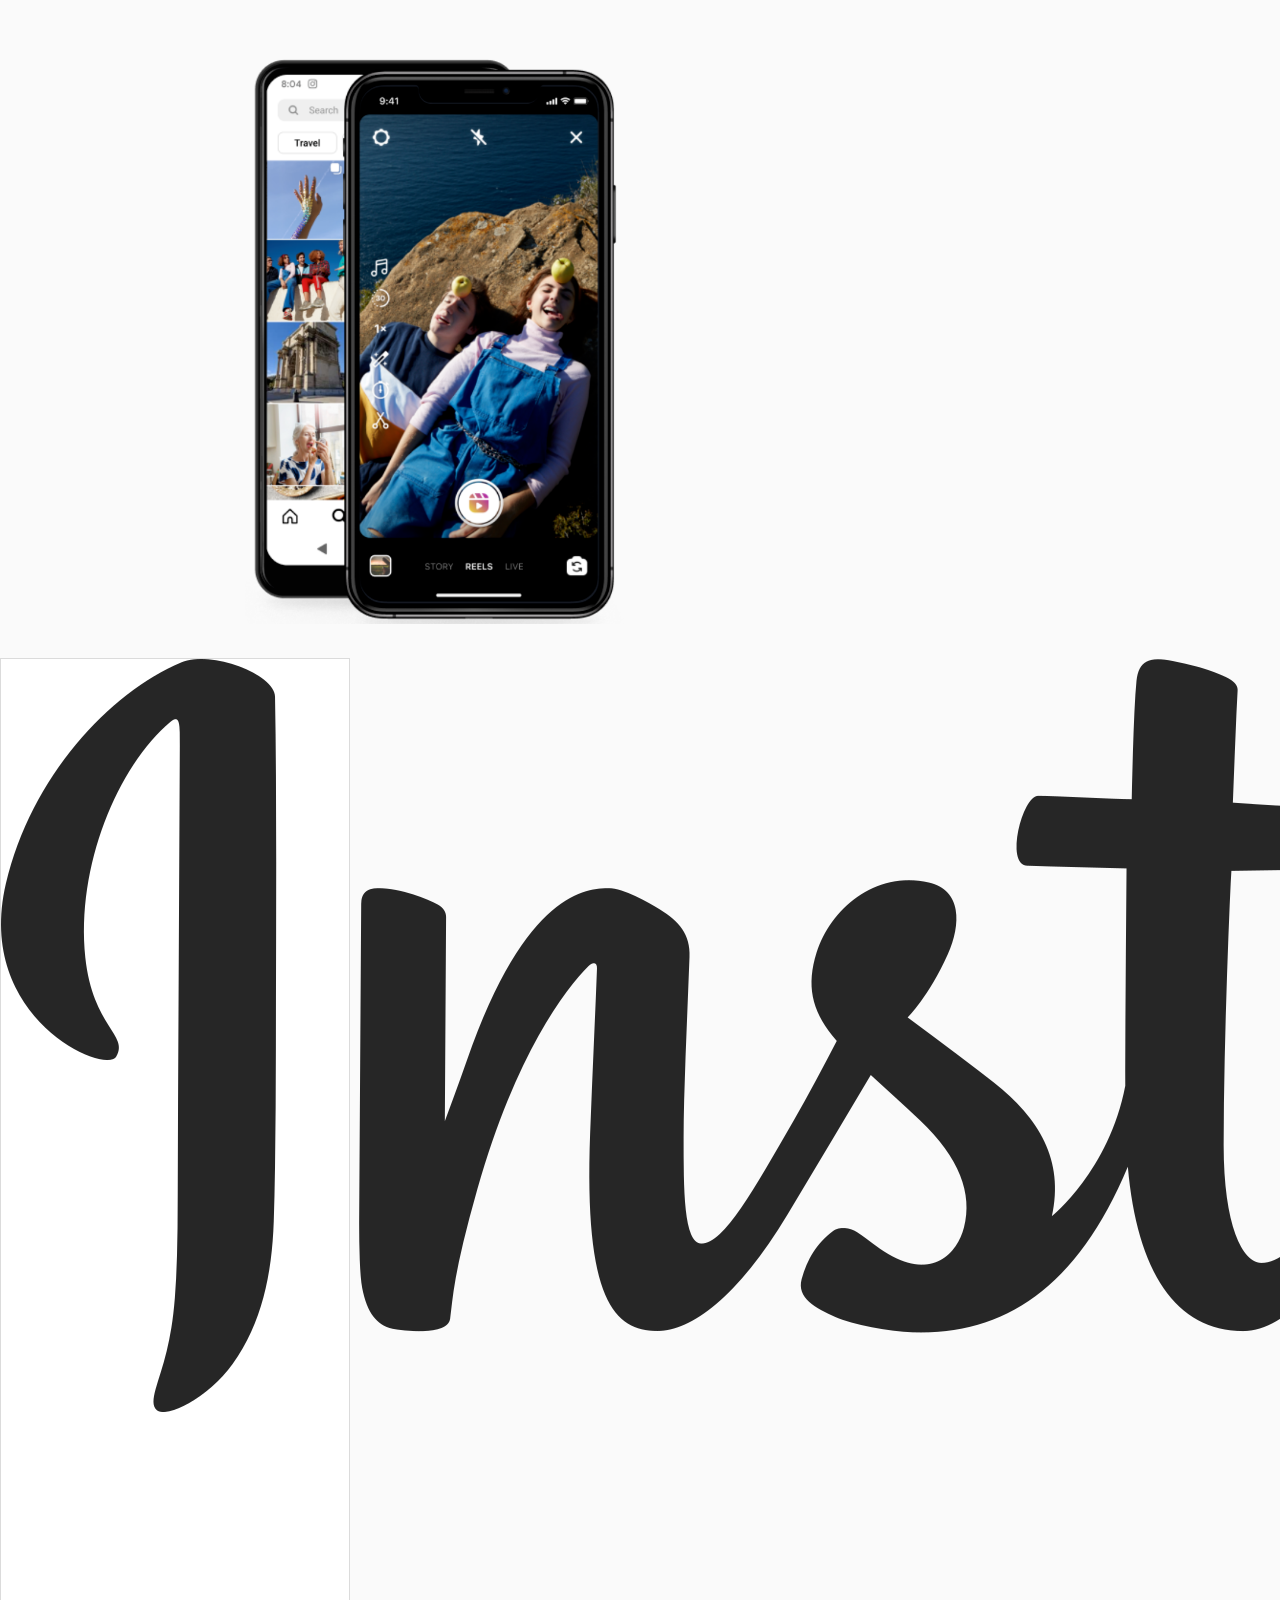
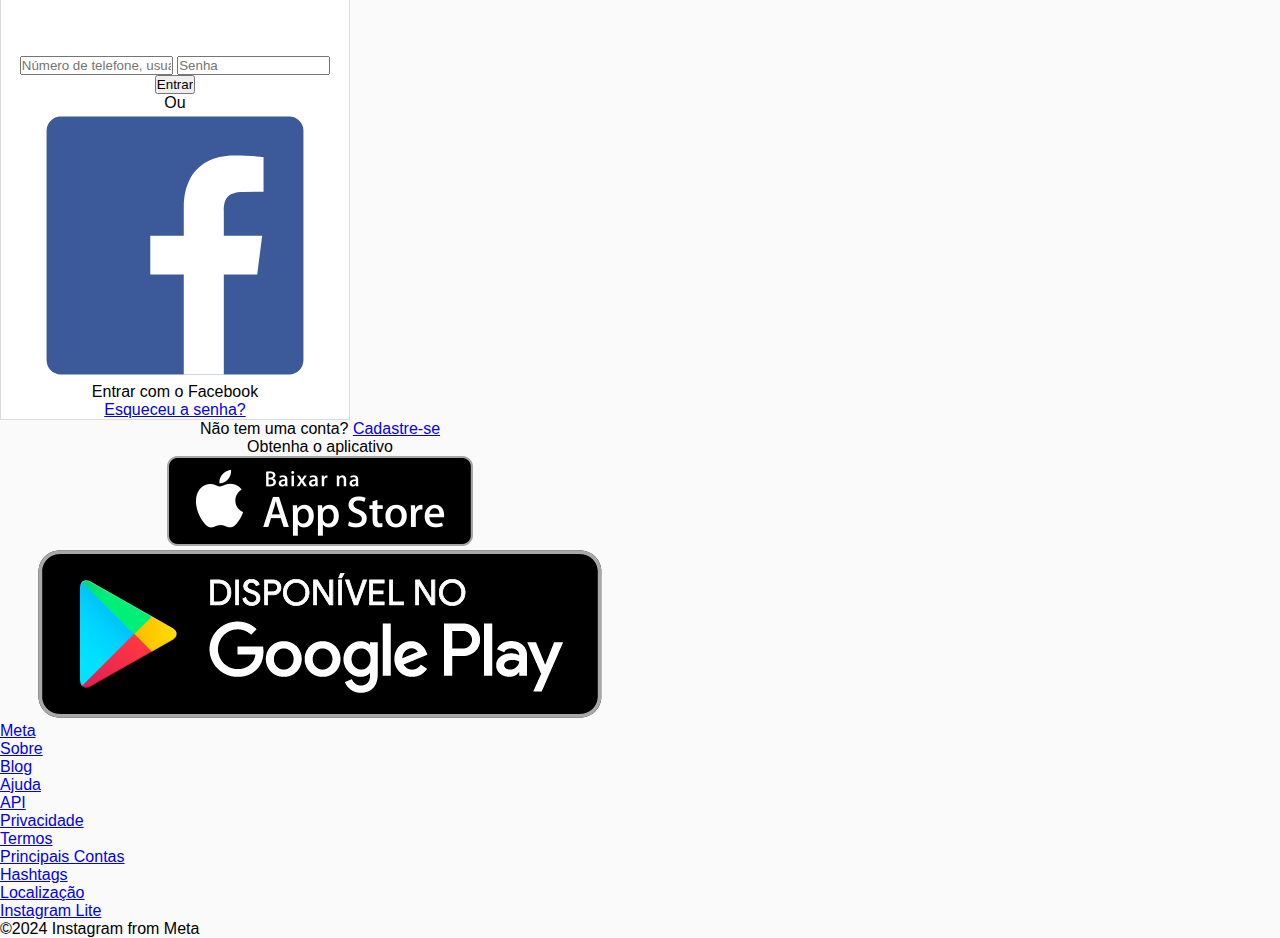
==== index.html @ eddcaa5f "Criação do Clone-Instagram" ====
<!DOCTYPE html>
<html lang="pt-br">
<head>
    <meta charset="UTF-8">
    <meta name="viewport" content="width=device-width, initial-scale=1.0">
    <title>Document</title>
    <link rel="stylesheet" href="style.css">
    <link rel="shortcut icon" href="./imagens/favicon.png" type="image/x-icon">
</head>
<body>
    <main>
        <div id="main-container"></div>
        <!-- Banner Container -->
        <div id="banner-container">
            <img src="imagens/banner2.png" alt="Crie uma conta no Instagram">
        </div>
<!-- Login e Registro -->
<div id="form-container">
    <div id="form-box">
        <img src="imagens/logo_instagram.png" alt="Instagram">
        <form id="login-form">
            <input type="text" name="Username" placeholder="Número de telefone, usuário ou e-mail">
            <input type="password" name="password" placeholder="Senha">
            <input type="submit" value="Entrar">
        </form>
        <div class="separator">
            <div class="line"></div>
            <span>Ou</span>
        </div>
    <div id="other-links">
        <div id="facebook-login">
            <img src="imagens/logo_facebook.svg" alt="Facebook Login">
        </div>
        <span>Entrar com o Facebook</span>
    </div>
   <div id="forgot-pass">
    <a href="#">Esqueceu a senha?</a>
   </div>
    </div>
    <div id="register-container">
        <p>Não tem uma conta? <a href="#">Cadastre-se</a></p>
    </div>
    <div id="get-app-container">
        <p>Obtenha o aplicativo</p>
        <a href="#">
            <img src="imagens/apple_btn.png" alt="Apple Store">
        </a>
        <a href="#">
            <img src="imagens/gplay_btn.png" alt="Google Play">
        </a>
    </div>
</div>
    </main>
    <footer>
        <nav>
            <ul id="footer-links">
                <li><a href="#">Meta</a></li>
                <li><a href="#">Sobre</a></li>
                <li><a href="#">Blog</a></li>
                <li><a href="#">Ajuda</a></li>
                <li><a href="#">API</a></li>
                <li><a href="#">Privacidade</a></li>
                <li><a href="#">Termos</a></li>
                <li><a href="#">Principais Contas</a></li>
                <li><a href="#">Hashtags</a></li>
                <li><a href="#">Localização</a></li>
                <li><a href="#">Instagram Lite</a></li>
            </ul>
        </nav>
        <p id="copyright">&copy;2024 Instagram from Meta</p>
    </footer>
</body>
</html>
---- style.css ----
* {
    margin: 0;
    padding: 0;
    box-sizing: border-box;
    font-family: Helvetica;
}

body {
    background-color: #fafafa;
}

/* CONTAINERS */

#main-container {
    display: flex;
    margin-top: 30px;
}

#banner-container,
#form-container {
   display: 1 1 0;
    width: 50%;
}

#banner-container {
    text-align: right;
}

#banner-container img {
  width:100%;  
  margin-right: 15px;
  margin-top: 25px;
  max-width: 380px;
}

#form-container {
    text-align: center;
}

/* LOGIN FORM */
#form-box {
    background-color: #fff;
    border: 1px solid #dbdbdb;
    width: 350px;
    margin-top: 30px;
}

#logo-insta {
    width: 175px;
    height: 51px;
    margin:30px auto 12px ;
}
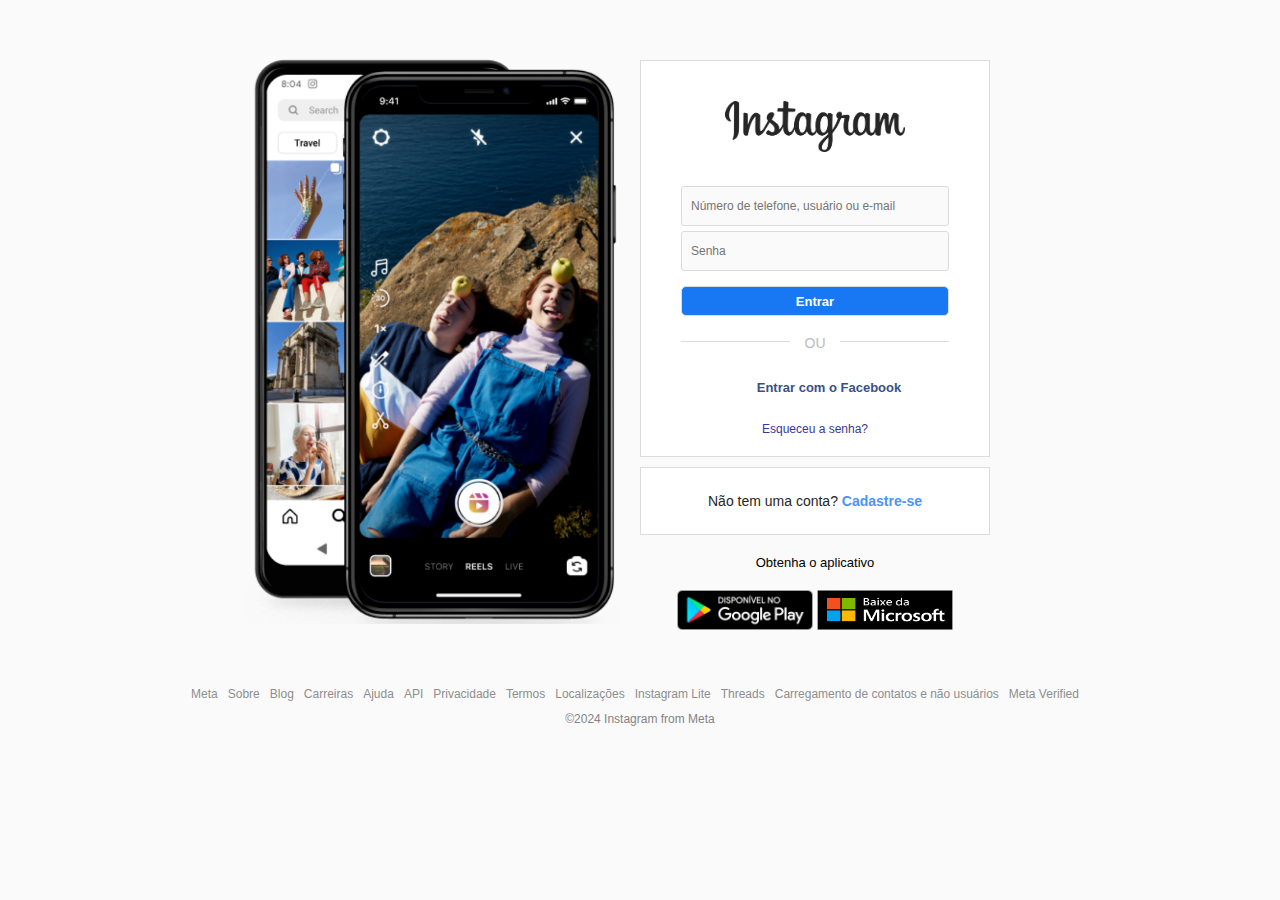
==== commit f1f6cc98: "Clone-instagram" ====
--- a/index.html
+++ b/index.html
@@ -1,73 +1,98 @@
 <!DOCTYPE html>
 <html lang="pt-br">
-<head>
-    <meta charset="UTF-8">
-    <meta name="viewport" content="width=device-width, initial-scale=1.0">
-    <title>Document</title>
-    <link rel="stylesheet" href="style.css">
-    <link rel="shortcut icon" href="./imagens/favicon.png" type="image/x-icon">
-</head>
-<body>
+  <head>
+    <meta charset="UTF-8" />
+    <meta name="viewport" content="width=device-width, initial-scale=1.0" />
+    <title>Home</title>
+    <link rel="stylesheet" href="style.css" />
+    <link rel="stylesheet" href="media-query.css">
+    <link
+      rel="shortcut icon"
+      href="./imagens/favicon.png"
+      type="image/x-icon"
+    />
+  </head>
+  <body>
     <main>
-        <div id="main-container"></div>
+      <div id="main-container">
         <!-- Banner Container -->
         <div id="banner-container">
-            <img src="imagens/banner2.png" alt="Crie uma conta no Instagram">
+          <img src="imagens/banner2.png" alt="Crie uma conta no Instagram" />
         </div>
-<!-- Login e Registro -->
-<div id="form-container">
-    <div id="form-box">
-        <img src="imagens/logo_instagram.png" alt="Instagram">
-        <form id="login-form">
-            <input type="text" name="Username" placeholder="Número de telefone, usuário ou e-mail">
-            <input type="password" name="password" placeholder="Senha">
-            <input type="submit" value="Entrar">
-        </form>
-        <div class="separator">
-            <div class="line"></div>
-            <span>Ou</span>
+        <!-- Login e Registro -->
+        <div id="form-container">
+          <div id="form-box">
+            <img
+              src="imagens/logo_instagram.png"
+              alt="Instagram"
+            />
+
+            <form id="login-form">
+              <input
+                type="text"
+                name="Username"
+                placeholder="Número de telefone, usuário ou e-mail"
+              />
+
+              <input type="password" name="password" placeholder="Senha" />
+              <input type="submit" value="Entrar" />
+            </form>
+
+            <div class="separator">
+              <div class="line"></div>
+              <span>Ou</span>
+            </div>
+
+            <div id="other-links">
+              <div id="facebook-login">
+                <a href="#">
+                  <img src="imagens/logo_facebook.svg" alt="Facebook Login" />
+                  <span>Entrar com o Facebook</span>
+                </a>
+              </div>
+
+              <div id="forgot-pass">
+                <a href="#">Esqueceu a senha?</a>
+              </div>
+            </div>
+          </div>
+
+          <div id="register-container">
+            <p>Não tem uma conta? <a href="cadastro.html">Cadastre-se</a></p>
+          </div>
+
+          <div id="get-app-container">
+            <p>Obtenha o aplicativo</p>
+            <a href="https://play.google.com/store/apps/details?id=com.instagram.android&referrer=ig_mid%3D6D656D8D-B75F-41A4-845D-20EC790AF156%26utm_campaign%3DloginPage%26utm_content%3Dlo%26utm_source%3Dinstagramweb%26utm_medium%3Dbadge" target="_blank">
+              <img src="imagens/gplay_btn.png" alt="Google Play" />
+            </a>
+
+            <a href="https://apps.microsoft.com/detail/9nblggh5l9xt?hl=pt-br&gl=BR" target="_blank">
+              <img src="imagens/microsoft-btn.png" alt="Microsoft" />
+            </a>
+          </div>
         </div>
-    <div id="other-links">
-        <div id="facebook-login">
-            <img src="imagens/logo_facebook.svg" alt="Facebook Login">
-        </div>
-        <span>Entrar com o Facebook</span>
-    </div>
-   <div id="forgot-pass">
-    <a href="#">Esqueceu a senha?</a>
-   </div>
-    </div>
-    <div id="register-container">
-        <p>Não tem uma conta? <a href="#">Cadastre-se</a></p>
-    </div>
-    <div id="get-app-container">
-        <p>Obtenha o aplicativo</p>
-        <a href="#">
-            <img src="imagens/apple_btn.png" alt="Apple Store">
-        </a>
-        <a href="#">
-            <img src="imagens/gplay_btn.png" alt="Google Play">
-        </a>
-    </div>
-</div>
+      </div>
     </main>
     <footer>
-        <nav>
-            <ul id="footer-links">
-                <li><a href="#">Meta</a></li>
-                <li><a href="#">Sobre</a></li>
-                <li><a href="#">Blog</a></li>
-                <li><a href="#">Ajuda</a></li>
-                <li><a href="#">API</a></li>
-                <li><a href="#">Privacidade</a></li>
-                <li><a href="#">Termos</a></li>
-                <li><a href="#">Principais Contas</a></li>
-                <li><a href="#">Hashtags</a></li>
-                <li><a href="#">Localização</a></li>
-                <li><a href="#">Instagram Lite</a></li>
-            </ul>
-        </nav>
-        <p id="copyright">&copy;2024 Instagram from Meta</p>
+      <nav>
+        <ul id="footer-links">
+          <li><a href="https://about.meta.com/" target="_blank">Meta</a></li>
+          <li><a href="https://about.instagram.com/" target="_blank">Sobre</a></li>
+          <li><a href="https://about.instagram.com/blog" target="_blank">Blog</a></li>
+          <li><a href="https://about.instagram.com/about-us/careers" target="_blank">Carreiras</a></li>
+          <li><a href="https://developers.facebook.com/docs/instagram" target="_blank">Ajuda</a></li>
+          <li><a href="https://developers.facebook.com/docs/instagram" target="_blank">API</a></li>
+          <li><a href="https://privacycenter.instagram.com/policy/?entry_point=ig_help_center_data_policy_redirect" target="_blank">Privacidade</a></li>
+          <li><a href="https://help.instagram.com/581066165581870/" target="_blank">Termos</a></li>
+          <li><a href="https://www.instagram.com/explore/locations/" target="_blank">Localizações</a></li>
+          <li><a href="https://www.instagram.com/web/lite/" target="_blank">Instagram Lite</a></li>
+          <li><a href="https://www.threads.net/" target="_blank">Threads</a></li>
+          <li><a href="https://www.facebook.com/help/instagram/261704639352628" target="_blank">Carregamento de contatos e não usuários</a></li>
+          <li><a href="https://about.meta.com/technologies/meta-verified/" target="_blank">Meta Verified</a></li>
+        </ul>
+      </nav>
+      <p id="copyright">&copy;2024 Instagram from Meta</p>
     </footer>
-</body>
-</html>+  </body>
+</html>
--- a/style.css
+++ b/style.css
@@ -1,52 +1,235 @@
+/* GERAL */
 * {
-    margin: 0;
-    padding: 0;
-    box-sizing: border-box;
-    font-family: Helvetica;
+  margin: 0;
+  padding: 0;
+  box-sizing: border-box;
+  font-family: Helvetica;
 }
 
 body {
-    background-color: #fafafa;
+  background-color: #fafafa;
 }
 
 /* CONTAINERS */
 
 #main-container {
-    display: flex;
-    margin-top: 30px;
+  display: flex;
+  margin-top: 30px;
 }
 
 #banner-container,
 #form-container {
-   display: 1 1 0;
-    width: 50%;
+  display: 1 1 0;
+  width: 50%;
 }
 
 #banner-container {
-    text-align: right;
+  text-align: right;
 }
 
 #banner-container img {
-  width:100%;  
+  width: 100%;
   margin-right: 15px;
   margin-top: 25px;
   max-width: 380px;
 }
 
+#cadastre-se {
+  font-size: 1em;
+  color: #737373;
+}
+
 #form-container {
-    text-align: center;
+  text-align: center;
 }
 
 /* LOGIN FORM */
 #form-box {
-    background-color: #fff;
-    border: 1px solid #dbdbdb;
-    width: 350px;
-    margin-top: 30px;
+  background-color: #fff;
+  border: 1px solid #dbdbdb;
+  width: 350px;
+  margin-top: 30px;
+  padding-top: 30px;
+}
+
+#form-box img {
+  width: 200px;
+  padding: 10px;
 }
 
 #logo-insta {
-    width: 175px;
-    height: 51px;
-    margin:30px auto 12px ;
-}+  width: 175px;
+  height: 51px;
+  margin: 30px auto 12px;
+}
+
+#login-form {
+  margin-top: 20px;
+}
+
+#login-form input {
+  display: block;
+  font-size: 12px;
+  padding: 12px 9px;
+  background-color: #fafafa;
+  border: 1px solid #dbdbdb;
+}
+
+#login-form input {
+  display: block;
+  font-size: 12px;
+  padding: 12px 9px;
+  background-color: #fafafa;
+  border: 1px solid #dbdbdb;
+  border-radius: 3px;
+  width: 268px;
+  margin: 5px auto;
+}
+
+#login-form input[type="submit"] {
+  background-color: #1877F2;
+  color: #fff;
+  margin-top: 15px;
+  border-radius: 5px;
+  height: 30px;
+  font-size: 13px;
+  padding: 0;
+  font-weight: bold;
+}
+
+#login-form input[type="submit"]:hover {
+  background-color:#135fc3 ;
+}
+
+/* SEPARADOR */
+.separator {
+  position: relative;
+}
+
+.line {
+  border-top: 1px solid #dbdbdb;
+  width: 268px;
+  margin: 25px auto 35px;
+}
+
+.separator span {
+  position: absolute;
+  text-transform: uppercase;
+  color: #bbb;
+  background-color: #fff;
+  top: -6px;
+  width: 50px;
+  margin-left: -25px;
+  font-size: 14px;
+}
+
+/* FACEBOOK LOGIN */
+#facebook-login {
+  margin-bottom: 25px;
+}
+
+#facebook-login a {
+  text-decoration: none;
+  color: #385185;
+  display: flex;
+  align-items: center;
+  justify-content: center;
+}
+
+#facebook-login img {
+  width: 16px;
+  height: 16px;
+  margin-right: 8px;
+}
+
+#facebook-login span {
+  font-weight: bold;
+  font-size: 13px;
+  margin-top: 1px;
+}
+
+/*  FORGOT PASSWORD */
+#forgot-pass {
+  margin-bottom: 20px;
+  font-size: 12px;
+}
+
+#forgot-pass a {
+  text-decoration: none;
+  color: #373799;
+}
+
+/* REGISTER */
+#register-container {
+  background-color: #fff;
+  border: 1px solid #dbdbdb;
+  width: 350px;
+  margin-top: 10px;
+  padding: 25px;
+}
+
+#register-container p {
+  font-size: 14px;
+  color: #262626;
+}
+
+#register-container a {
+  color: #4a95f6;
+  font-weight: bold;
+  text-decoration: none;
+}
+
+/* GET APP */
+#get-app-container {
+  text-align: center;
+  width: 350px;
+}
+
+#get-app-container p {
+  margin: 20px 0;
+  font-size: 13px;
+}
+
+#get-app-container a {
+  text-decoration: none;
+}
+
+#get-app-container img {
+  width: 136px;
+  height: 40px;
+}
+
+/* FOOTER */
+footer {
+  text-align: left;
+  width: 1000px;
+  margin: 50px auto;
+  display: flex;
+  flex-direction: column;
+  align-items: center;
+  justify-content: center;
+}
+
+footer #footer-links {
+  display: flex;
+  list-style: none;
+}
+
+#footer-links li {
+  margin-right: 10px;
+}
+
+#footer-links a,
+#copy-right {
+  text-decoration: none;
+  color: #8e8e8e;
+  font-size: 12px;
+}
+
+#copyright {
+  margin-top: 10px;
+  color: #858383;
+  font-size: 12px;
+}
+
+
--- a/media-query.css
+++ b/media-query.css
@@ -0,0 +1,73 @@
+/* MOBILE */
+@media(max-width: 450px) {
+  body {
+    background-color: #fff;
+  }
+
+  #banner-container {
+    display: none;
+  }
+
+  #main-container,
+  form-box {
+    margin-top: 0;
+  }
+
+  #form-container,
+  #form-box,
+  #register-container,
+  #get-app-container {
+    width: 100%;
+    border: none;
+  }
+
+  footer {
+    width: 90%;
+  }
+
+  #footer-links {
+    flex-wrap: wrap;
+    justify-content: center;
+  }
+
+  #footer-links {
+    margin: bottom 10px;
+  }
+}
+
+/* TABLET */
+@media screen and (min-width: 768px) and (max-width: 992px) {
+  body {
+    background-color: #fff;
+  }
+
+  #banner-container {
+    display: none;
+  }
+
+  #main-container,
+  form-box {
+    margin-top: 0;
+  }
+
+  #form-container,
+  #form-box,
+  #register-container,
+  #get-app-container {
+    width: 100%;
+    border: none;
+  }
+
+  footer {
+    width: 90%;
+  }
+
+  #footer-links {
+    flex-wrap: wrap;
+    justify-content: center;
+  }
+
+  #footer-links {
+    margin: bottom 10px;
+  }
+}
